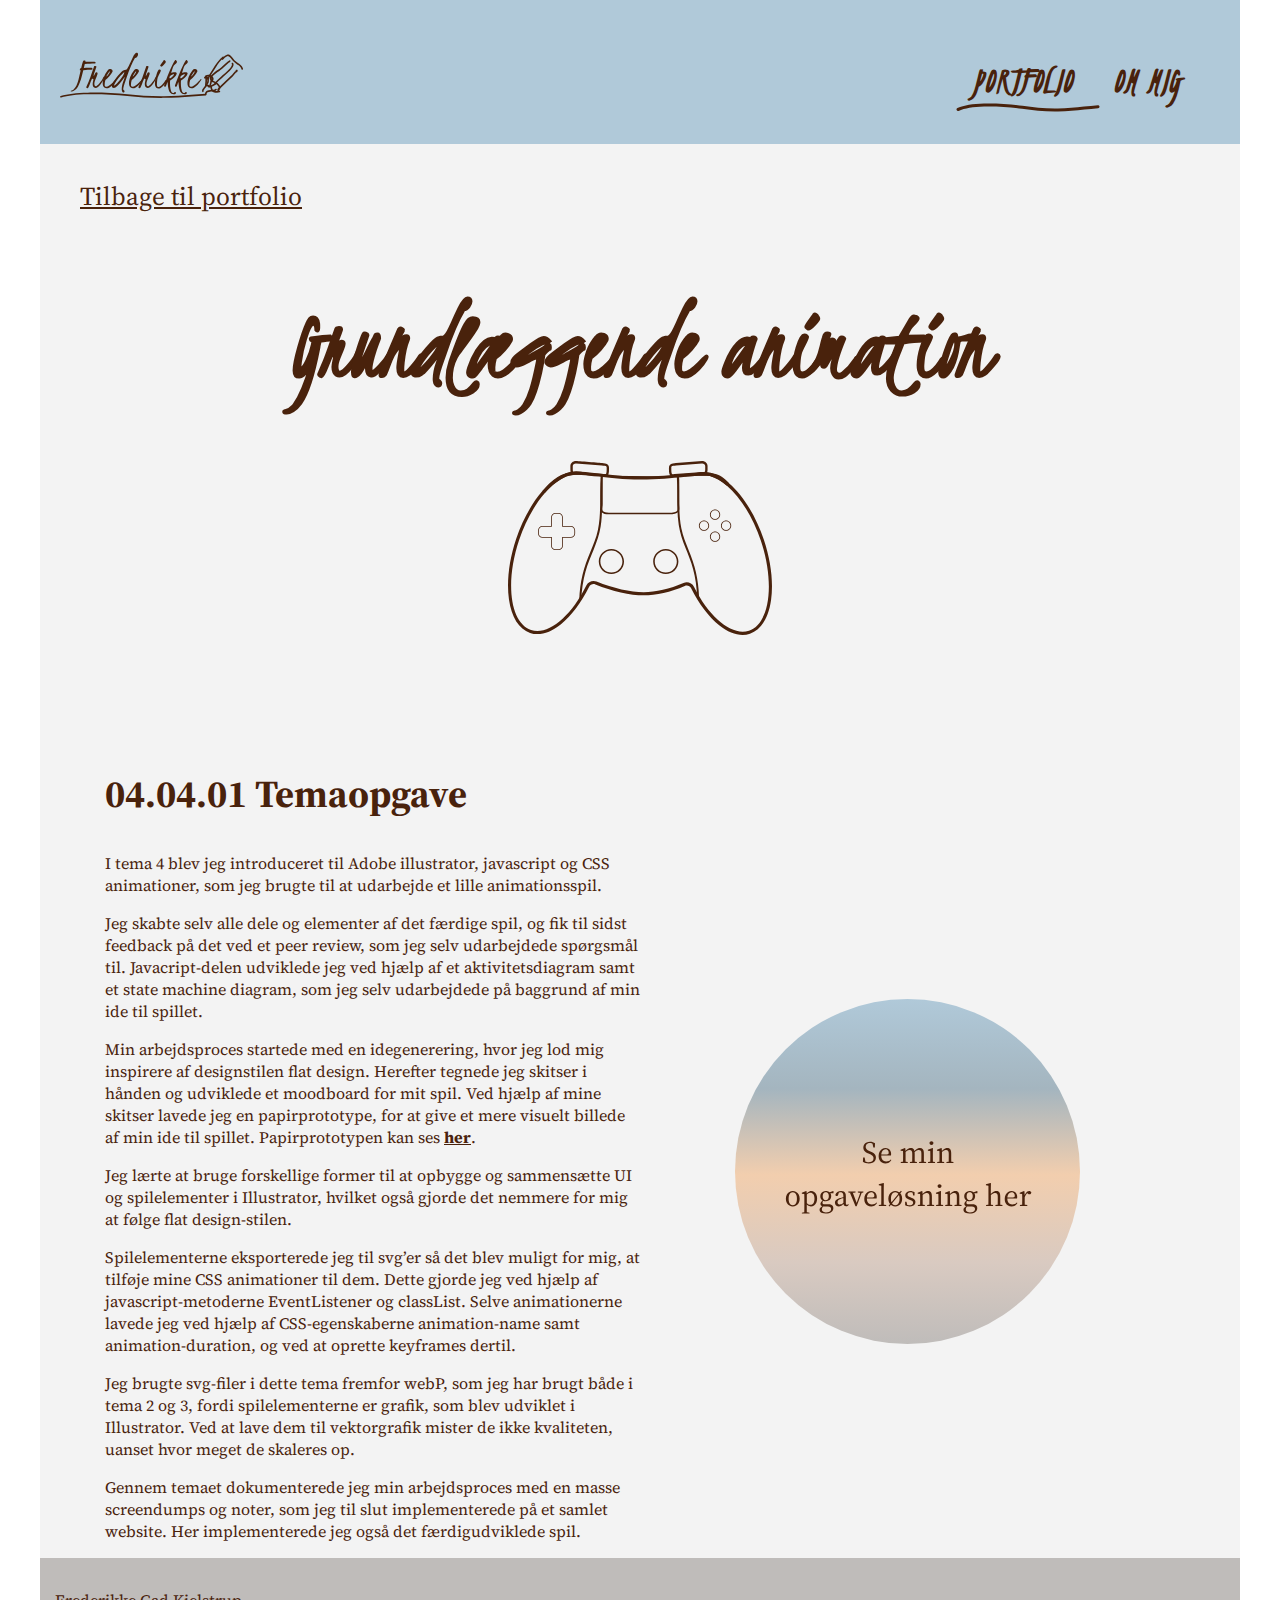
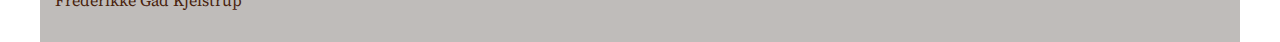
==== animation.html @ 7bb4b5af "oprettet til github" ====
<!DOCTYPE html>
<html lang="da">

<head>
    <meta charset="UTF-8">
    <meta name="viewport" content="width=device-width, initial-scale=1.0">
    <meta name="robots" content="noindex">
    <title>Animation</title>

    <link rel="stylesheet" href="style.css">

    <link href="https://fonts.googleapis.com/css2?family=Kristi&display=swap" rel="stylesheet">
    <link href="https://fonts.googleapis.com/css2?family=Source+Serif+4:opsz,wght@8..60,700&display=swap"
        rel="stylesheet">
    <link href="https://fonts.googleapis.com/css2?family=Source+Serif+4:opsz@8..60&display=swap" rel="stylesheet">
</head>

<body>
    <header>
        <div>
            <a href="index.html"><img src="svg/logo.svg" alt="logo" class="logo_header"></a>
        </div>
        <nav>
            <ul class="menu">
                <li><a href="portfolio.html" class="nav_link active">PORTFOLIO</a></li>
                <li><a href="om_mig.html" class="nav_link">OM MIG</a></li>
            </ul>
            <div class="burger">
                <div class="line"></div>
                <div class="line"></div>
                <div class="line"></div>
            </div>
        </nav>
    </header>
    <main>
        <div class="tilbage">
            <a href="portfolio.html">
                <h4>Tilbage til portfolio</h4>
            </a>
        </div>
        <div class="flex_col">
            <h1>Grundlæggende animation </h1>
            <img src="svg/controller.svg" alt="Controller" class="controller">
        </div>
        <div class="grid_1_1">
            <div>
                <h2>04.04.01 Temaopgave</h2>
                <p>I tema 4 blev jeg introduceret til Adobe illustrator, javascript og CSS animationer, som jeg brugte
                    til at udarbejde et
                    lille animationsspil.</p>
                <p>Jeg skabte selv alle dele og elementer af det færdige spil, og fik til sidst feedback på det ved et
                    peer review, som jeg
                    selv udarbejdede spørgsmål til.
                    Javacript-delen udviklede jeg ved hjælp af et aktivitetsdiagram samt et state machine diagram, som
                    jeg selv udarbejdede
                    på baggrund af min ide til spillet.</p>
                <p>Min arbejdsproces startede med en idegenerering, hvor jeg lod mig inspirere af designstilen flat
                    design. Herefter
                    tegnede jeg skitser i hånden og udviklede et moodboard for mit spil. Ved hjælp af mine skitser
                    lavede jeg en
                    papirprototype, for at give et mere visuelt billede af min ide til spillet. Papirprototypen kan ses
                    <a href="https://youtu.be/Dsjbt58I8ag">her</a>.
                </p>
                <p>Jeg lærte at bruge forskellige former til at opbygge og sammensætte UI og spilelementer i
                    Illustrator, hvilket også
                    gjorde det nemmere for mig at følge flat design-stilen.</p>
                <p>Spilelementerne eksporterede jeg til svg’er så det blev muligt for mig, at tilføje mine CSS
                    animationer til dem. Dette
                    gjorde jeg ved hjælp af javascript-metoderne EventListener og classList. Selve animationerne lavede
                    jeg ved hjælp af
                    CSS-egenskaberne animation-name samt animation-duration, og ved at oprette keyframes dertil.</p>
                <p>Jeg brugte svg-filer i dette tema fremfor webP, som jeg har brugt både i tema 2 og 3, fordi
                    spilelementerne er grafik,
                    som blev udviklet i Illustrator. Ved at lave dem til vektorgrafik mister de ikke kvaliteten, uanset
                    hvor meget de
                    skaleres op.</p>
                <p>Gennem temaet dokumenterede jeg min arbejdsproces med en masse screendumps og noter, som jeg til slut
                    implementerede på
                    et samlet website. Her implementerede jeg også det færdigudviklede spil.</p>
            </div>
            <div class="knap">
                <a href="https://frederikkegad.dk/kea/02_web/01_website/website/index.html" target="_blank">
                    <img src="svg/knap.svg" alt="knap">
                </a>
            </div>
        </div>
    </main>
    <footer>
        <p class="footer_tekst">Frederikke Gad Kjelstrup</p>
    </footer>
    <script src="menu.js"></script>
</body>

</html>
---- style.css ----
/******************************************** RESET og BASE ********************************************/
* {
  box-sizing: border-box;
}
body {
  max-width: 1200px;
  margin: 0 auto;
  /* height: 100%; */
}
html {
  height: 100%;
}
main {
  background-color: #f3f3f3;
  overflow: hidden;
}
.height {
  height: 100%;
}
/******************************************** KONSTANTER ********************************************/
/* .html {
  --brun: #49220c;
} */

/******************************************** BILLEDER ********************************************/
img {
  width: 100%;
  height: auto;
  display: block;
}

.logo {
  display: flex;
  justify-content: center;
}

/******************************************** HEADER ********************************************/
header {
  z-index: 1000;
  display: flex;
  justify-content: space-between;
  align-items: center;
  padding: 20px;
  background-color: #b0c9d9;
}
header img {
  width: 210px;
}
nav {
  display: flex;
  align-items: center;
}
.menu {
  display: flex;
  list-style: none;
  padding: 0;
}
.menu a {
  font-family: "Kristi", cursive;
  font-size: 2.5rem;
  font-weight: 600;
  color: #49220c;
  padding-right: 40px;
  padding-top: 20px;
}
/***** MARKERING AF LINKS I HEADEREN *****/
/* Følgende er lavet med hjælp fra ChatGBT */
@media (min-width: 800px) {
  .nav_link {
    position: relative;
    padding-bottom: 2px;
    display: inline-block;
  }
  .nav_link::after {
    content: url(svg/streg.svg);
    display: block;
    position: absolute;
    bottom: 31px;
    left: -16px;
    width: 100%;
    height: 1px;
    opacity: 0;
    transition: opacity 0.3s ease;
  }
  .nav_link:hover::after {
    opacity: 1;
  }
  .nav_link.active::after {
    opacity: 1;
  }
}

/******************************************** FOOTER ********************************************/
.footer_tekst {
  font-family: "Source Serif 4", serif;
  font-size: 1rem;
  color: #49220c;
}
footer {
  background-color: #bfbcba;
  padding: 15px;
}

/******************************************** BURGERMENU ********************************************/
.burger {
  width: 30px;
  height: 20px;
  cursor: pointer;
  margin-right: 16px;
}
.burger .line {
  width: 100%;
  height: 2px;
  background-color: #49220c;
  margin-bottom: 5px;
  transition: 0.2s linear;
}
.burger {
  display: none;
}
nav li {
  margin: 0;
  padding: 0;
}
@media screen and (max-width: 800px) {
  .menu {
    display: none;
  }
  .burger {
    display: block;
  }
  .burger.active .line:nth-child(1) {
    transform: rotate(45deg) translate(5px, 5px);
    transition: 0.2s linear;
  }
  .burger.active .line:nth-child(2) {
    opacity: 0;
    transition: 0.15s linear;
  }
  .burger.active .line:nth-child(3) {
    transform: rotate(-45deg) translate(5px, -5px);
    transition: 0.2s linear;
  }
  nav.active .menu {
    display: block;
    background-image: linear-gradient(to bottom, #b0c9d9 0%, #a4b5bf 25%, #f2ceae 50%, #d9cac1 75%, #bfbcba 100%);
    position: absolute;
    left: 0;
    top: 85px;
    width: 100%;
    height: 100%;
    z-index: 1;
  }
  nav.active .menu li {
    margin-left: 20px;
    margin-top: 8px;
    padding-top: 10px;
  }
}

/******************************************** GRADIENT ********************************************/
.gradient {
  background-image: linear-gradient(to bottom, #b0c9d9 0%, #a4b5bf 25%, #f2ceae 50%, #d9cac1 75%, #bfbcba 100%);
  background-repeat: no-repeat;
  height: 100%;
}

/******************************************** STREG ********************************************/
.streg {
  width: 80%;
  position: relative;
  left: 10%;
  margin-top: 90px;
  margin-bottom: 90px;
}

/******************************************** TEKST ********************************************/
h1 {
  font-family: "Kristi", cursive;
  font-size: 8cqw;
  color: #49220c;
  text-align: center;
  padding-bottom: 40px;
  padding-right: 30px;
  padding-left: 30px;
}
h2 {
  font-family: "Source Serif 4", serif;
  font-size: 3cqw;
  color: #49220c;
}
h3 {
  font-family: "Kristi", cursive;
  font-size: 2.5rem;
  color: #49220c;
  margin: 0;
}
h4 {
  font-family: "Source Serif 4", serif;
  font-size: 2cqw;
  color: #49220c;
  font-weight: 400;
  margin-bottom: 0;
  margin-left: 40px;
}
.centreret {
  text-align: center;
  padding: 0;
}
.centreret_2 {
  align-self: center;
}
p {
  font-family: "Source Serif 4", serif;
  font-weight: 400;
  color: #49220c;
  font-size: 1rem;
}
.knap_tekst {
  font-family: "Source Serif 4", serif;
  font-weight: 400;
  color: #49220c;
  font-size: 3cqw;
  text-align: center;
  position: absolute;
  bottom: 30%;
  left: 9%;
}
.knap_tekst_lille {
  font-family: "Source Serif 4", serif;
  font-weight: 400;
  color: #49220c;
  font-size: 2cqw;
  text-align: center;
  position: absolute;
  bottom: 18%;
  left: 0%;
}

/******************************************** KNAPPER ********************************************/
/* .cirkel {
  clip-path: circle(40%);
  background-image: linear-gradient(to bottom, #b0c9d9 0%, #a4b5bf 25%, #f2ceae 50%, #d9cac1 75%, #bfbcba 100%);
} */
.opgavelink {
  width: 59%;
  align-self: center;
  justify-self: center;
}
/* .knap {
  position: relative;
} */
.knap {
  margin-top: 50px;
  display: flex;
  justify-content: center;
  align-items: center;
}
.knap_lille {
  position: relative;
  width: 38%;
  margin-top: 50px;
  left: 20%;
}

/* @media (max-width: 800px) {
  
} */
/******************************************** FORSIDE ********************************************/
.portfolio_forside {
  padding-right: 60px;
}

.menu_forside img {
  width: 8%;
  padding-left: 15px;
  padding-right: 15px;
}
.logo {
  display: flex;
  justify-content: center;
  align-items: center;
  position: relative;
  top: 15%;
  left: 8%;
}
.logo img {
  width: 90%;
}
@media (min-width: 800px) {
  .nav_link_forside {
    position: relative;
    padding-bottom: 2px;
    display: inline-block;
  }
  .nav_link_forside::after {
    content: url(svg/streg.svg);
    display: block;
    position: absolute;
    bottom: 12px;
    left: -16px;
    width: 100%;
    height: 1px;
    opacity: 0;
    transition: opacity 0.3s ease;
  }
  .nav_link_forside:hover::after {
    opacity: 1;
  }
  .nav_link_forside.active::after {
    opacity: 1;
  }
}
/******************************************** LINKS ********************************************/
a {
  text-decoration: none;
}
p a,
.tilbage {
  text-decoration: underline;
  color: #49220c;
  font-weight: 700;
}

/******************************************** PORTFOLIO ********************************************/
.ikon {
  width: 50%;
  height: auto;
}
.paaere {
  width: 40%;
  height: auto;
}
.grid_2_2 {
  display: grid;
  margin: auto;
  width: 80%;
}
.grid_2_2 a {
  transition: 0.2s ease-in-out 0s;
}
.grid_2_2 a:hover {
  transform: scale(1.15);
}
.ikon_div {
  display: flex;
  justify-content: center;
  align-items: center;
  flex-direction: column;
  padding-bottom: 90px;
}

/******************************************** WEB ********************************************/
.flex_col {
  display: flex;
  justify-content: center;
  align-items: center;
  flex-direction: column;
  margin-bottom: 100px;
}
.computer,
.controller {
  width: 22%;
}
.flex_col h1 {
  padding-bottom: 0;
  margin-bottom: 50px;
}

.grid_1_1 {
  margin-left: 65px;
  margin-right: 65px;
}

.billede_tekst {
  /* padding-left: 0px;
    padding-right: 161px; */
  text-align: center;
  align-self: center;
}
/* .grid_tekst {
    margin-left: 128px;
    margin-top: 16px;
  } */
/* .grid_defineret {
  width: 46%;
  position: relative;
  top: 55%;
    left: 47%;
    z-index: 1;
} */

/**** .grid_defineret {
  width: 53%;
  position: relative;
  top: 33%;
  left: 47%;
} */
/* .grid_placering {
  width: 36%;
  position: relative;
  left: 15%;
    bottom: 16%;
} */

/**** .grid_placering {
  width: 44%;
  position: relative;
  left: 15%;
  bottom: 16%;
} */

/* .galleri {
  width: 70%; */
/* padding-bottom: 0px;
    margin-left: 81px;
} */
/* .luft {
    margin-bottom: 80px;
    margin-top: 0px;
  } */

/******************************************** UX/UI ********************************************/
.paere_2 {
  width: 40%;
}
.paere_2_placering {
  display: flex;
  justify-content: center;
}
.praesentation1 {
  position: relative;
  width: 71%;
  top: 11%;
  left: 11%;
}
.praesentation2 {
  position: relative;
  width: 60%;
  top: 5%;
  left: 35%;
}
.opdeling {
  width: 40%;
  display: flex;
  justify-content: center;
  align-items: center;
  position: relative;
  left: 30%;
  padding-top: 0px;
  margin-top: 100px;
  margin-bottom: 70px;
}
.luft_2 {
  margin-bottom: 85px;
}

/******************************************** ANIMATION ********************************************/

/******************************************** INDHOLD ********************************************/

/******************************************** OM MIG ********************************************/
.om_mig_luft {
  margin-top: 110px;
  margin-bottom: 85px;
}
.facts li {
  list-style: none;
  display: flex;
  /* justify-content: start;
  align-items: center; */
  margin-top: 8px;
  margin-bottom: 8px;
}
.kage,
.uni {
  width: 11%;
}
.pen {
  width: 9%;
}
.mail {
  width: 10%;
}
.grid_2_2_om {
  display: grid;
  grid-template-columns: 1fr 1fr;
  grid-template-rows: 1fr 1fr;
  gap: 25px;
}
.facts_tekst {
  margin-left: 12px;
}
.portraet_luft {
  margin-top: 60px;
}
.erfaring_luft {
  margin-top: 75px;
}
/******************************************** DESKTOP ********************************************/
@media (min-width: 800px) {
  /***** TEKST *****/
  p {
    max-width: 70ch;
  }

  .lille_knap {
    width: 40%;
  }

  /***** FORSIDE *****/
  .menu_forside {
    display: flex;
    justify-content: end;
    padding-right: 40px;
    padding-top: 20px;
  }
  /***** PORTFOLIO *****/
  .grid_2_2 {
    display: grid;
    grid-template-columns: 1fr 1fr;
    grid-template-rows: 1fr 1fr;
  }
  .web_ikon {
    display: grid;
    grid-column: 1;
    grid-row: 1;
    justify-items: center;
    padding-left: 0px;
    padding-right: 25px;
  }
  .paere_ikon {
    display: grid;
    grid-column: 2;
    grid-row: 1;
    justify-items: center;
    padding-left: 25px;
    padding-right: 0px;
  }
  .animation_ikon {
    display: grid;
    grid-column: 1;
    grid-row: 2;
    justify-items: center;
    padding-left: 0px;
    padding-right: 25px;
  }
  .indhold_ikon {
    display: grid;
    grid-column: 2;
    grid-row: 2;
    justify-items: center;
    padding-left: 25px;
    padding-right: 0px;
  }
  .ikon {
    width: 70%;
    height: auto;
  }
  .paaere {
    width: 53%;
    height: auto;
  }
  .centreret {
    padding: 0 30px 30px 30px;
    margin-top: 0px;
  }
  /***** WEB *****/
  .grid_1_1 {
    display: grid;
    grid-template-columns: 1fr 1fr;
  }
  .semantisk {
    width: 75%;
    margin-left: 128px;
  }
  .billede_tekst {
    /* padding-left: 150px;
  padding-right: 150px; */
    padding-left: 0px;
    padding-right: 161px;
    text-align: center;
    align-self: center;
  }
  .grid_tekst {
    margin-left: 128px;
    margin-top: 16px;
  }
  .grid_defineret {
    width: 46%;
    position: relative;
    top: 55%;
    left: 47%;
    z-index: 1;
  }
  .grid_placering {
    width: 36%;
    position: relative;
    left: 15%;
    bottom: 16%;
  }
  .galleri {
    width: 70%;
    padding-bottom: 0px;
    margin-left: 81px;
  }
  .luft {
    margin: 0 15px 80px 15px;
  }
  .order {
    order: 1;
  }
  /***** UX/UI *****/
  .taenke_hoejt {
    width: 70%;
  }
  .taenke_hoejt_tekst {
    align-self: center;
    padding-left: 0px;
    padding-right: 65px;
    margin-left: 100px;
  }
  .pages {
    width: 40%;
    left: 15%;
    bottom: -14%;
  }
  .komponenter {
    width: 52%;
    top: -16%;
    left: 43%;
  }
  .flex_row {
    display: flex;
    justify-content: space-between;
    align-items: center;
    margin-top: 162px;
  }
  .flex_ikoner {
    width: 7%;
    gap: 70px;
    display: flex;
    flex-direction: column;
    align-items: center;
    margin-left: 33px;
  }
}

/******************************************** MOBIL ********************************************/
@media (max-width: 800px) {
  .centreret_mobil {
    text-align: center;
  }
  /***** FORSIDE *****/
  .menu_forside {
    display: flex;
    justify-content: space-evenly;
    padding-top: 20px;
  }
  /***** KNAPPER *****/
  .knap_tekst {
    bottom: 39%;
    left: 21%;
  }
  .knap_lille_mobil {
    position: relative;
    width: 70%;
    margin-top: 50px;
    left: 10%;
  }
  .knap_tekst_lille_mobil {
    font-size: 1rem;
    position: absolute;
    bottom: 36%;
    left: 8%;
  }
  /***** WEB *****/
  .order_2 {
    order: -1;
  }
  /* .grid img {
    width: 65%;
  } */
  .grid {
    display: grid;
    gap: 20px;
    justify-items: center;
    margin-top: 20px;
    margin-bottom: 50px;
  }
  /***** UX/UI *****/
  .praesentation1_mobil {
    width: 100%;
    position: relative;
    left: 0%;
    top: 11%;
    margin-bottom: 15px;
  }
  .praesentation2_mobil {
    position: relative;
    width: 100%;
    top: 5%;
    left: 0%;
    margin-bottom: 30px;
  }
  .flex_ikoner_mobil {
    display: flex;
    justify-content: space-between;
    align-items: center;
    gap: 60px;
    margin: 80px 40px 80px 40px;
  }
}
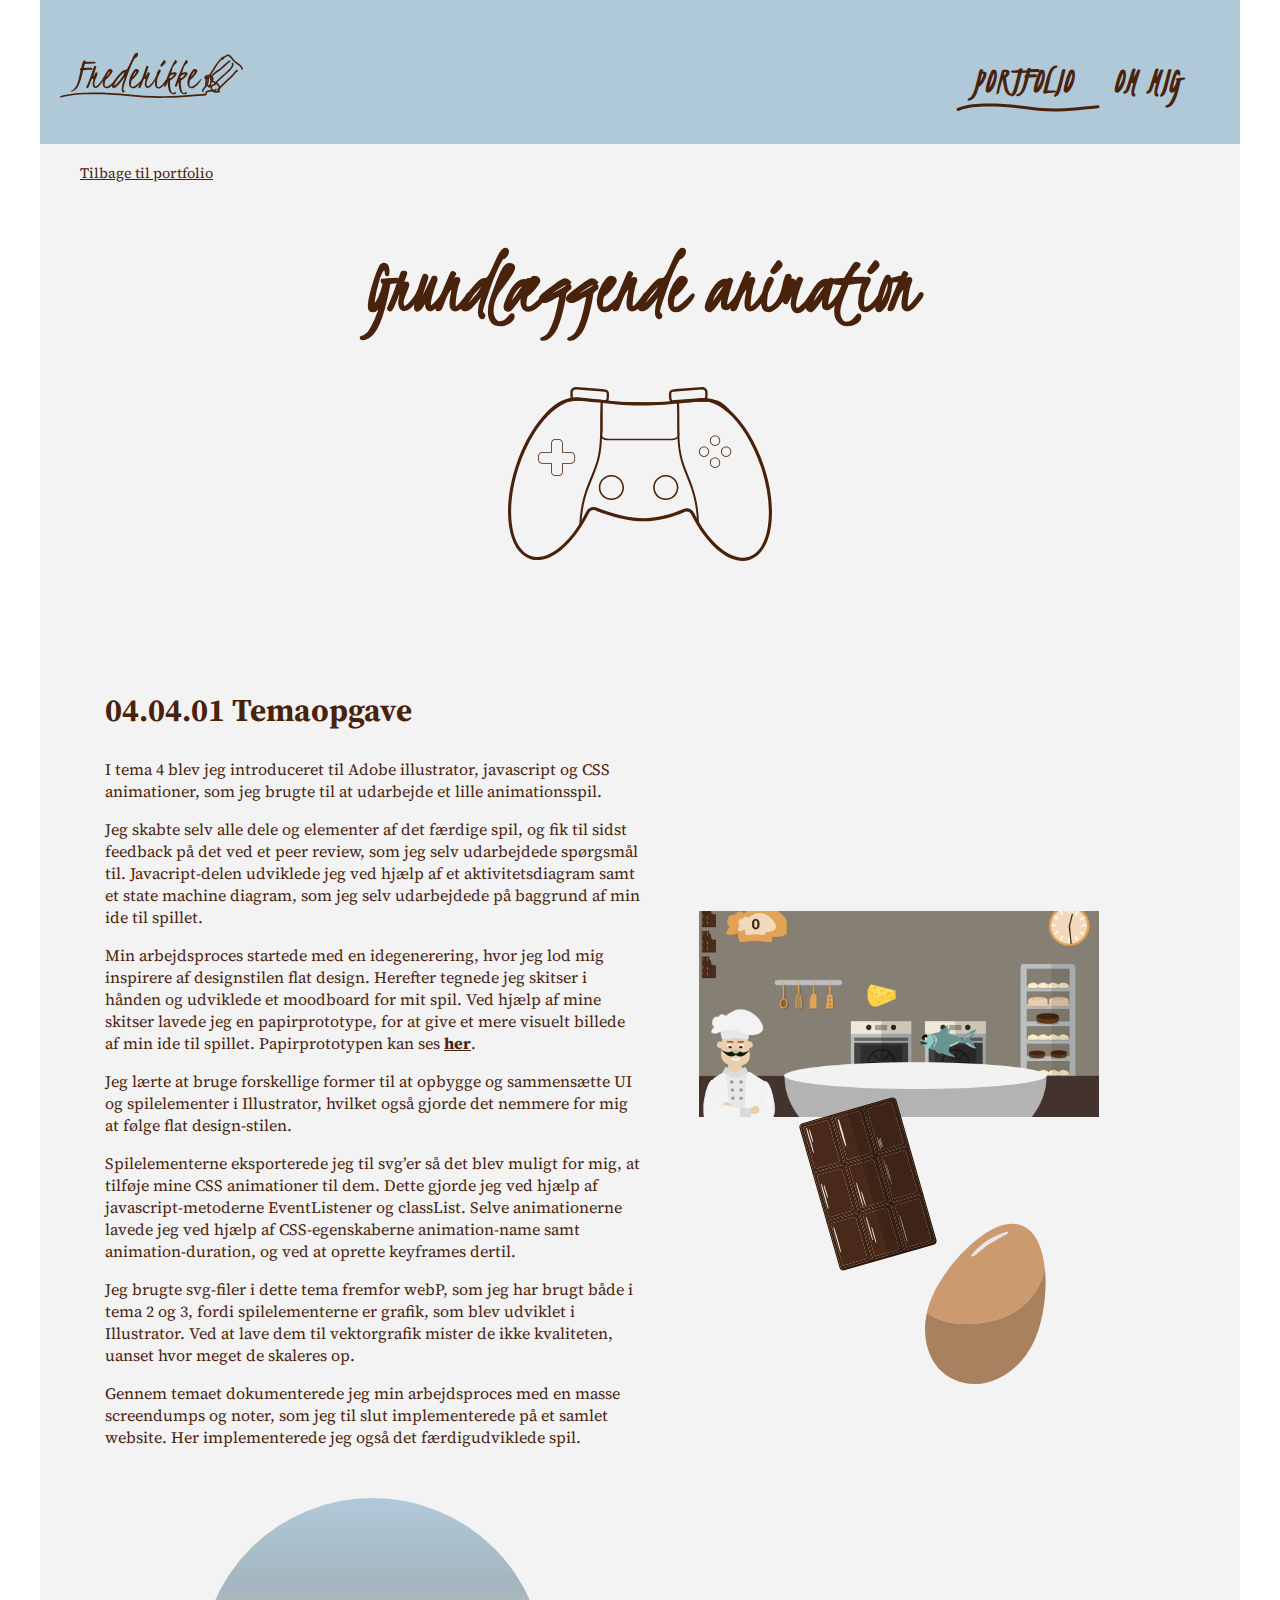
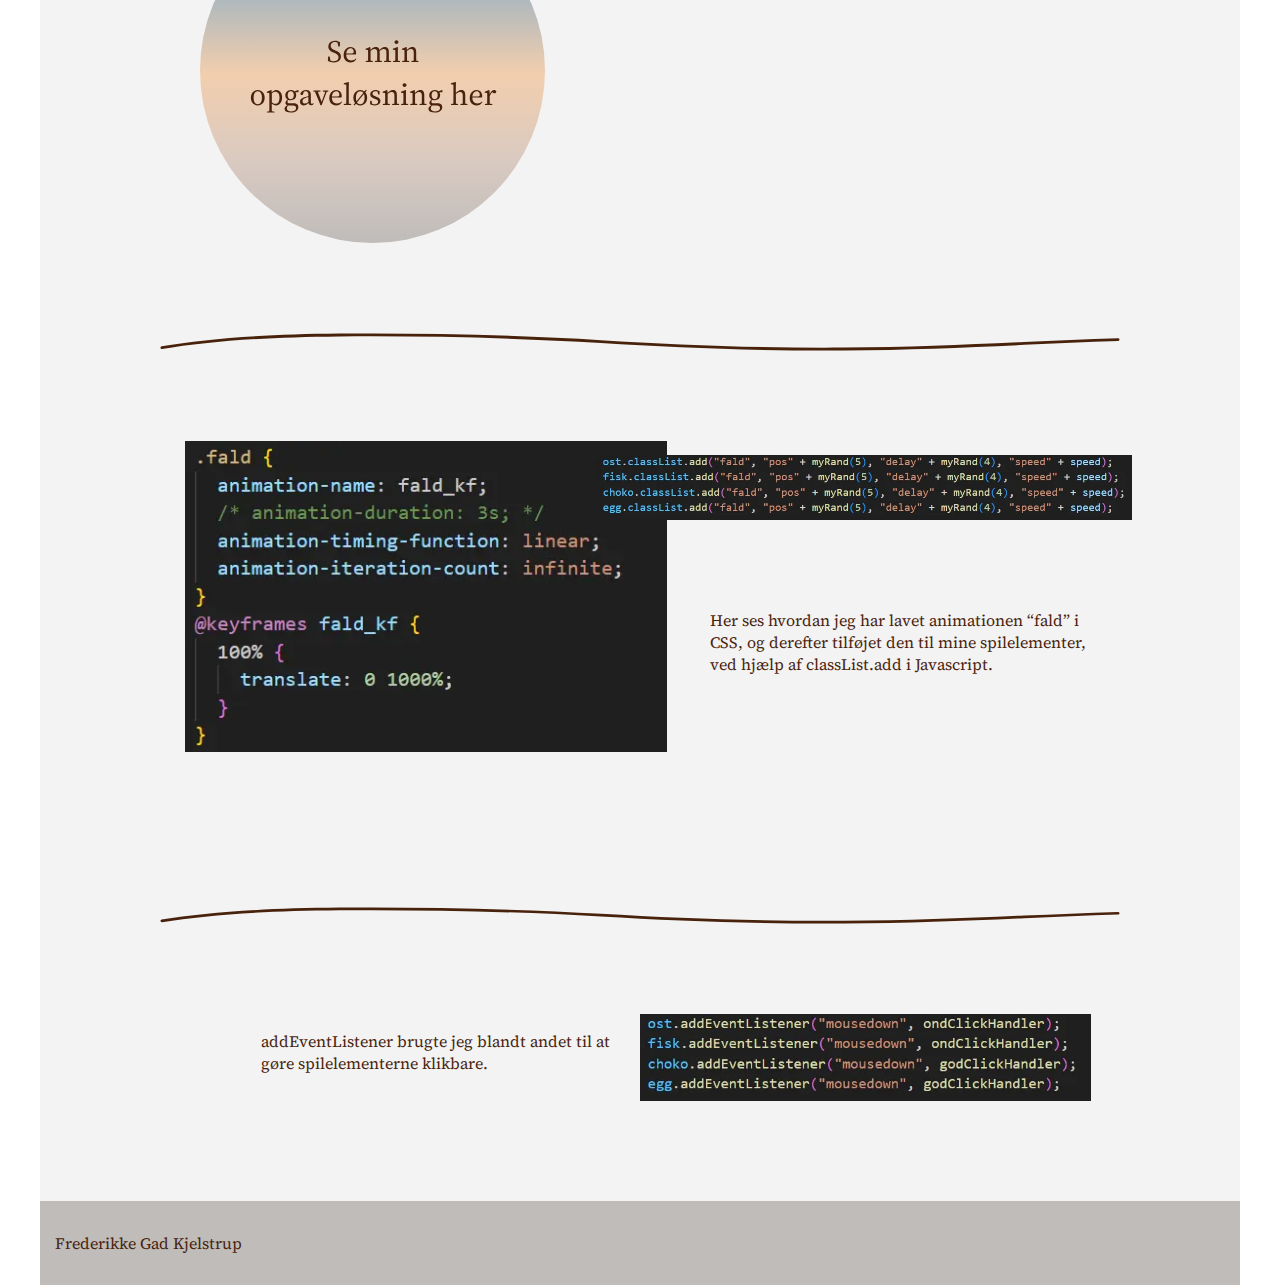
==== commit 4aa09cd2: "2. commit" ====
--- a/animation.html
+++ b/animation.html
@@ -5,6 +5,12 @@
     <meta charset="UTF-8">
     <meta name="viewport" content="width=device-width, initial-scale=1.0">
     <meta name="robots" content="noindex">
+
+    <link rel="apple-touch-icon" sizes="180x180" href="/apple-touch-icon.png">
+    <link rel="icon" type="image/png" sizes="32x32" href="/favicon-32x32.png">
+    <link rel="icon" type="image/png" sizes="16x16" href="/favicon-16x16.png">
+    <link rel="manifest" href="site.webmanifest">
+
     <title>Animation</title>
 
     <link rel="stylesheet" href="style.css">
@@ -42,7 +48,19 @@
             <h1>Grundlæggende animation </h1>
             <img src="svg/controller.svg" alt="Controller" class="controller">
         </div>
+
         <div class="grid_1_1">
+            <div class="order luft_3 spil_luft">
+                <div class="spil praesentation1_mobil">
+                    <img src="webP/spil_2.webp" alt="spil">
+                </div>
+                <div class="chokolade chokolade_mobil">
+                    <img src="svg/chokolade.svg" alt="chokolade">
+                </div>
+                <div class="egg egg_mobil">
+                    <img src="svg/egg.svg" alt="egg">
+                </div>
+            </div>
             <div>
                 <h2>04.04.01 Temaopgave</h2>
                 <p>I tema 4 blev jeg introduceret til Adobe illustrator, javascript og CSS animationer, som jeg brugte
@@ -77,11 +95,39 @@
                 <p>Gennem temaet dokumenterede jeg min arbejdsproces med en masse screendumps og noter, som jeg til slut
                     implementerede på
                     et samlet website. Her implementerede jeg også det færdigudviklede spil.</p>
+                <div class="knap">
+                    <div>
+                        <a href="https://frederikkegad.dk/kea/04_animation/website/index.html" target="_blank">
+                            <img src="svg/knap.svg" alt="knap">
+                        </a>
+                    </div>
+                </div>
             </div>
-            <div class="knap">
-                <a href="https://frederikkegad.dk/kea/02_web/01_website/website/index.html" target="_blank">
-                    <img src="svg/knap.svg" alt="knap">
-                </a>
+
+
+        </div>
+        <div>
+            <img src="svg/streg_lang.svg" alt="streg_lang" class="streg">
+            <div class="grid_1_1">
+                <div class="order luft_4 centreret_mobil">
+                    <p>Her ses hvordan jeg har lavet animationen “fald” i CSS, og derefter tilføjet den til mine
+                        spilelementer, ved hjælp af
+                        classList.add i Javascript.</p>
+                </div>
+                <div class="grid">
+                    <img src="webP/css_animation.webp" alt="animation" class="animation">
+                    <img src="webP/classlist.webp" alt="classlist" class="classlist">
+                </div>
+
+            </div>
+            <img src="svg/streg_lang.svg" alt="streg_lang" class="streg">
+            <div class="grid_1_1 luft_5 centreret_mobil">
+                <div class="eventlistener_tekst">
+                    <p>addEventListener brugte jeg blandt andet til at gøre spilelementerne klikbare.</p>
+                </div>
+                <div class="eventlistener">
+                    <img src="webP/eventlistener.webp" alt="eventlistener">
+                </div>
             </div>
         </div>
     </main>
--- a/style.css
+++ b/style.css
@@ -146,7 +146,7 @@
     background-image: linear-gradient(to bottom, #b0c9d9 0%, #a4b5bf 25%, #f2ceae 50%, #d9cac1 75%, #bfbcba 100%);
     position: absolute;
     left: 0;
-    top: 85px;
+    top: 75px;
     width: 100%;
     height: 100%;
     z-index: 1;
@@ -177,7 +177,7 @@
 /******************************************** TEKST ********************************************/
 h1 {
   font-family: "Kristi", cursive;
-  font-size: 8cqw;
+  font-size: 5rem;
   color: #49220c;
   text-align: center;
   padding-bottom: 40px;
@@ -186,7 +186,7 @@
 }
 h2 {
   font-family: "Source Serif 4", serif;
-  font-size: 3cqw;
+  font-size: 2rem;
   color: #49220c;
 }
 h3 {
@@ -197,7 +197,7 @@
 }
 h4 {
   font-family: "Source Serif 4", serif;
-  font-size: 2cqw;
+  font-size: 0.9rem;
   color: #49220c;
   font-weight: 400;
   margin-bottom: 0;
@@ -242,11 +242,11 @@
   clip-path: circle(40%);
   background-image: linear-gradient(to bottom, #b0c9d9 0%, #a4b5bf 25%, #f2ceae 50%, #d9cac1 75%, #bfbcba 100%);
 } */
-.opgavelink {
+/* .opgavelink {
   width: 59%;
   align-self: center;
   justify-self: center;
-}
+} */
 /* .knap {
   position: relative;
 } */
@@ -281,7 +281,7 @@
   justify-content: center;
   align-items: center;
   position: relative;
-  top: 15%;
+  top: 22%;
   left: 8%;
 }
 .logo img {
@@ -327,9 +327,12 @@
   width: 50%;
   height: auto;
 }
-.paaere {
-  width: 40%;
+.paere {
+  width: 56%;
   height: auto;
+}
+.kamera_ikon {
+  width: 55%;
 }
 .grid_2_2 {
   display: grid;
@@ -437,7 +440,7 @@
 .praesentation2 {
   position: relative;
   width: 60%;
-  top: 5%;
+  top: 4%;
   left: 35%;
 }
 .opdeling {
@@ -456,14 +459,26 @@
 }
 
 /******************************************** ANIMATION ********************************************/
+/* .cirkel {
+  background-image: url(svg/Opgavelink.svg);
+} */
+.luft_5 {
+  margin-bottom: 100px;
+}
 
 /******************************************** INDHOLD ********************************************/
-
+.kamera_placering {
+  position: relative;
+  width: 54%;
+  top: 5%;
+  left: 65%;
+}
 /******************************************** OM MIG ********************************************/
 .om_mig_luft {
-  margin-top: 110px;
+  margin-top: 29px;
   margin-bottom: 85px;
 }
+
 .facts li {
   list-style: none;
   display: flex;
@@ -496,6 +511,13 @@
 }
 .erfaring_luft {
   margin-top: 75px;
+}
+.flex_col_2 {
+  display: flex;
+  justify-content: center;
+  align-items: center;
+  flex-direction: column;
+  margin-bottom: 35px;
 }
 /******************************************** DESKTOP ********************************************/
 @media (min-width: 800px) {
@@ -558,8 +580,11 @@
     height: auto;
   }
   .paaere {
-    width: 53%;
+    width: 47%;
     height: auto;
+  }
+  .kamera {
+    width: 72%;
   }
   .centreret {
     padding: 0 30px 30px 30px;
@@ -644,18 +669,136 @@
     align-items: center;
     margin-left: 33px;
   }
+  /***** ANIMATION *****/
+  .spil {
+    /* align-self: center;
+    position: relative;
+    left: 10%;
+    z-index: 1; */
+    position: relative;
+    width: 85%;
+    top: 11%;
+    left: 11%;
+  }
+  .spil img {
+    width: 88%;
+  }
+  .chokolade {
+    position: relative;
+    width: 19%;
+    top: 10%;
+    left: 33%;
+    rotate: -16deg;
+  }
+  .egg {
+    position: relative;
+    width: 21%;
+    left: 55%;
+    bottom: 0%;
+    rotate: 24deg;
+    top: 6%;
+  }
+  .cirkel2_placering {
+    position: relative;
+    width: 97%;
+    left: 141%;
+    top: -129%;
+  }
+  .luft_4 {
+    margin-left: 70px;
+    margin-right: 0px;
+    margin-top: 152px;
+    padding-right: 72px;
+  }
+  .animation {
+    position: relative;
+    left: 15%;
+    width: 90%;
+  }
+  .classlist {
+    position: relative;
+    left: 92%;
+    bottom: 79%;
+    width: 100%;
+    padding-right: 0px;
+  }
+  .spil
+
+  /***** INDHOLD *****/
+  
+  .videosite_tekst {
+    padding-left: 83px;
+    padding-right: 100px;
+  }
+  .videosite_luft {
+    padding-bottom: 40px;
+  }
+  .videosite_placering {
+    width: 90%;
+    position: relative;
+    left: 15%;
+    bottom: 16%;
+  }
+  .videosite_kodning {
+    width: 100%;
+    position: relative;
+    top: -22%;
+    left: 47%;
+    z-index: 1;
+  }
+  .videosite_grid {
+    gap: 30px;
+    margin-left: 136px;
+    margin-right: 80px;
+  }
+  .videosite_forside img {
+    width: 88%;
+  }
+  .luft_3 {
+    margin-top: 135px;
+  }
+  .test_1 {
+    width: 62%;
+  }
+  .test_1_billede {
+    width: 64%;
+  }
+  .test_2 {
+    width: 66%;
+  }
+  .test_2_billede {
+    width: 67%;
+    margin-top: 20px;
+  }
+
+  .eventlistener_tekst {
+    margin-left: 156px;
+  }
+  .eventlistener {
+    margin-right: 84px;
+  }
+  /***** OM MIG *****/
+  .om_mig_luft_2 {
+    padding-top: 197px;
+  }
 }
 
 /******************************************** MOBIL ********************************************/
 @media (max-width: 800px) {
   .centreret_mobil {
     text-align: center;
+    padding-left: 40px;
+    padding-right: 40px;
   }
   /***** FORSIDE *****/
   .menu_forside {
     display: flex;
     justify-content: space-evenly;
     padding-top: 20px;
+  }
+  /***** PORTFOLIO *****/
+  .paere_mobil {
+    width: 47%;
   }
   /***** KNAPPER *****/
   .knap_tekst {
@@ -710,4 +853,59 @@
     gap: 60px;
     margin: 80px 40px 80px 40px;
   }
-}
+  /***** ANIMATION *****/
+  .cirkel2_placering {
+    display: none;
+  }
+  .spil_luft {
+    margin-bottom: 95px;
+  }
+  .chokolade_mobil {
+    position: absolute;
+    width: 20%;
+    margin-bottom: 30px;
+    top: 77%;
+    left: 0;
+    rotate: -22deg;
+  }
+  .egg_mobil {
+    width: 20%;
+    position: absolute;
+    left: 75%;
+    rotate: 16deg;
+    bottom: 16%;
+    top: 78%;
+  }
+  /* .spil {
+    animation-name: pulse_kf;
+    animation-duration: 1s;
+    animation-direction: alternate;
+    animation-iteration-count: infinite;
+    animation-timing-function: linear;
+    margin-bottom: 70px;
+    margin-top: 70px;
+  }
+  @keyframes pulse_kf {
+    0% {
+      scale: 1.1;
+    }
+    100% {
+      scale: 1.2;
+    }
+  } */
+  /***** INDHOLD *****/
+  .kamera_2 {
+    width: 40%;
+  }
+  .kamera_2_placering {
+    display: flex;
+    justify-content: center;
+  }
+  .centreret_indhold {
+    padding-top: 30px;
+    text-align: center;
+  }
+  .videosite_mobil {
+    margin-top: 15px;
+  }
+}
